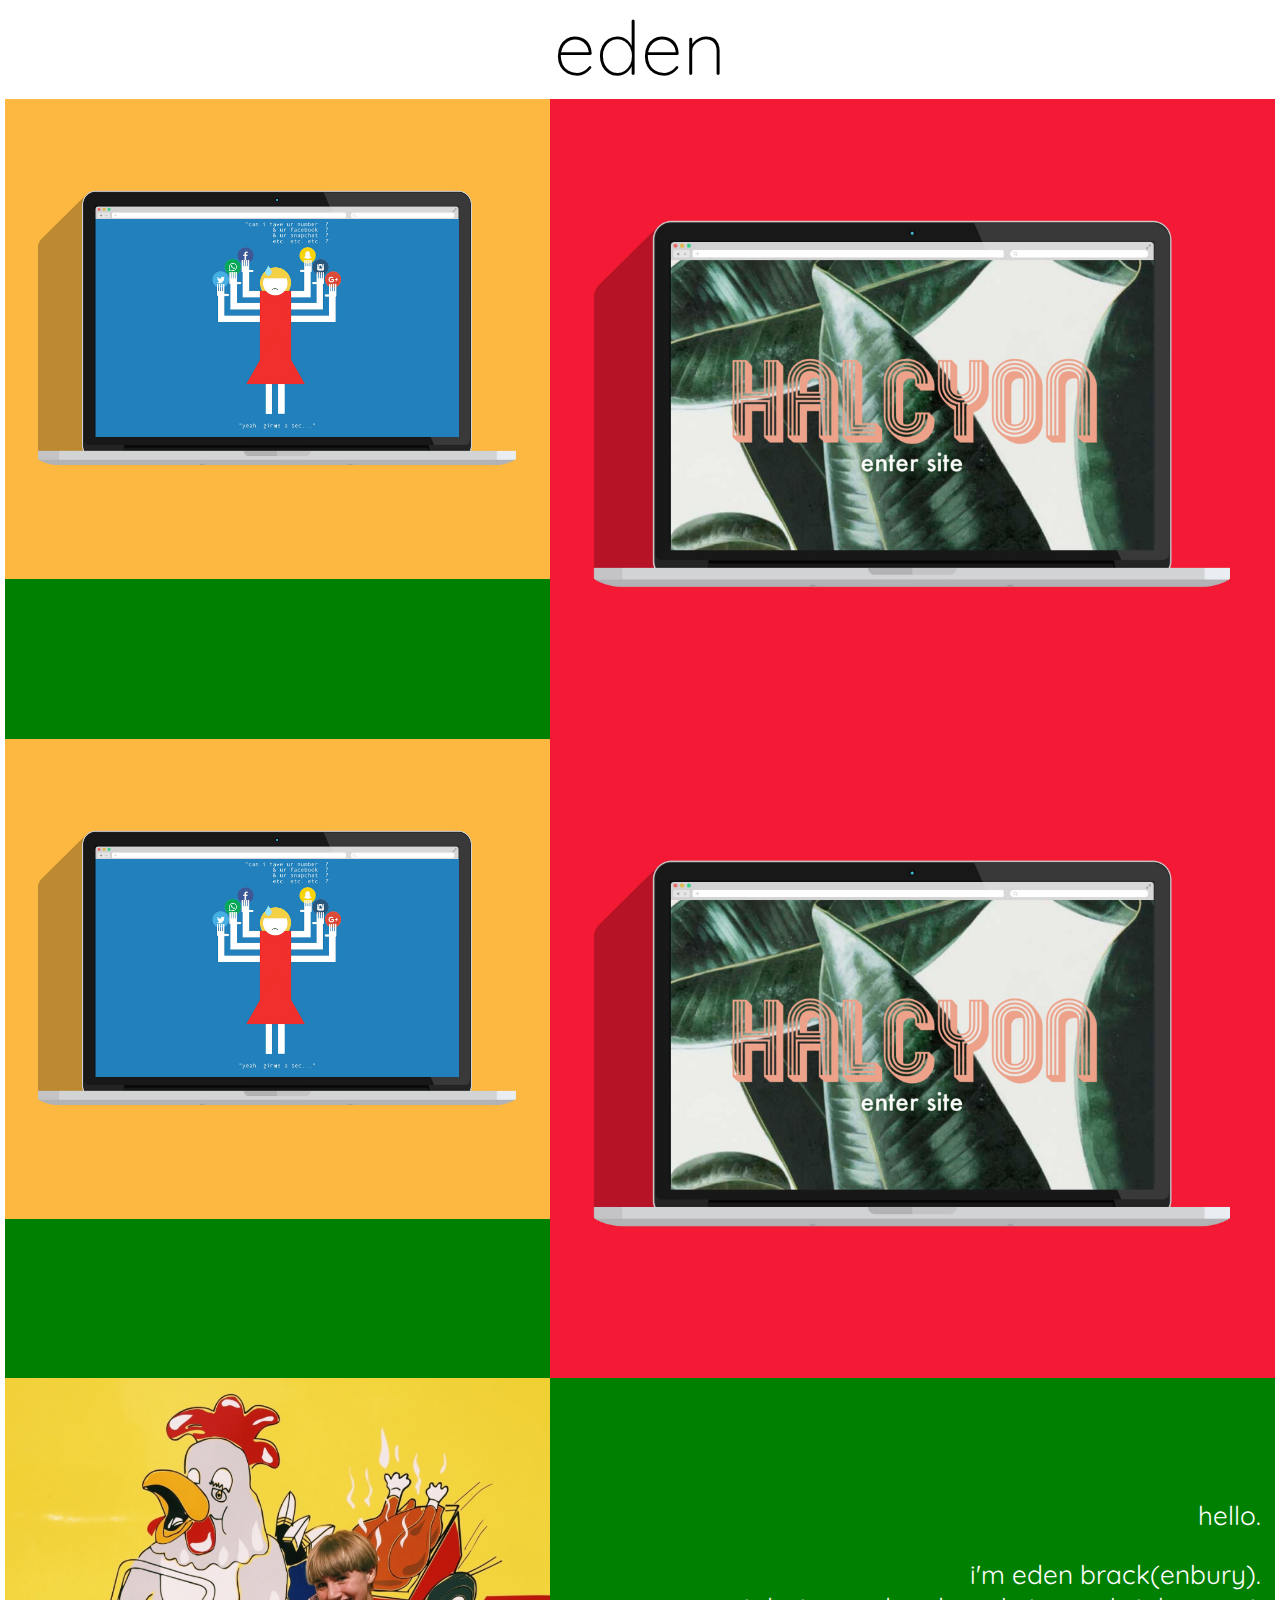
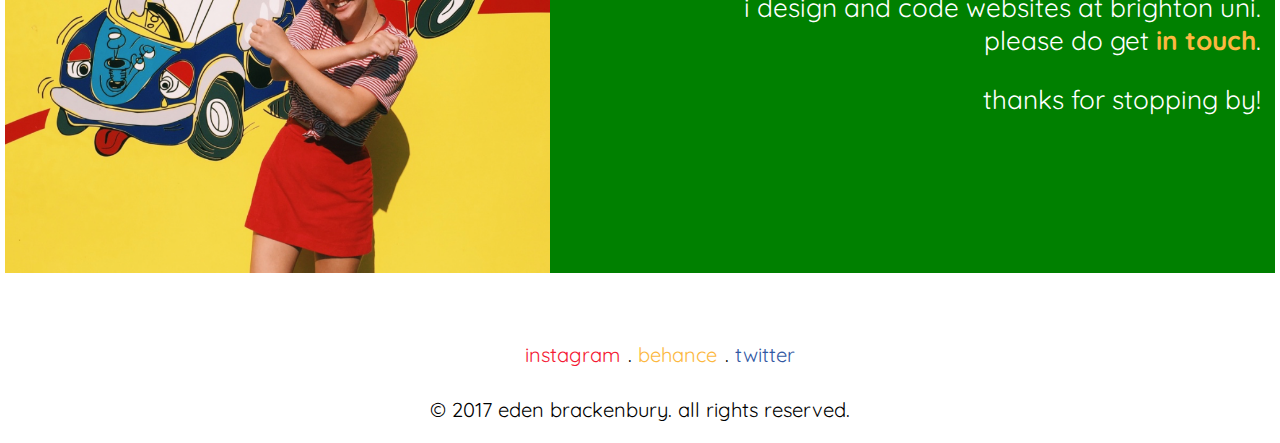
==== index.html @ c0dd5931 "deleted right class" ====
<!DOCTYPE html>
<html lang="en">
<head>

      <!-- Basic Page Needs
      –––––––––––––––––––––––––––––––––––––––––––––––––– -->
      <meta charset="utf-8">
      <title>eden brackenbury</title>
      <meta name="description" content="Eden's portfolio">
      <meta name="author" content="eden brackenbury">

      <!-- Mobile Specific Metas
      –––––––––––––––––––––––––––––––––––––––––––––––––– -->
      <meta name="viewport" content="width=device-width, initial-scale=1">
       <!-- FONT
      –––––––––––––––––––––––––––––––––––––––––––––––––– -->

      <!-- CSS
      –––––––––––––––––––––––––––––––––––––––––––––––––– -->
      <link rel="favicon" href="favicon.ico">
      <link rel="stylesheet" href="css/normalize.css">
      <link rel="stylesheet" href="css/animate.css">
      <link rel="stylesheet" href="css/style.css">
      <link href='https://fonts.googleapis.com/css?family=Quicksand:700,400' rel='stylesheet' type='text/css'>

</head>
<body>


<!-- <header class="main_nav header">
  <div class="container">
    <div>
      <img src="images/logo.png" alt="logo" class="two columns offset-by-five animated tada logo" id="logo">
        <h1 class="title">eden </h1>
        <h1 id="name" class="title"><img src="images/logo.png" alt="logo" class="logo animated tada">     </h1>
        <h1 class="title">brack</h1>
    </div>
  </div> -->

<header>
  <div>
    <h1 class="title">eden</h1>
  </div>


  <nav class="menu">
    <ul id="nav">
        <li>web design . </li>
        <li>branding . </li>
        <li>ux design</li>
    </ul>
  </nav>
</header>

<div class="grid">  
                <div class="portfolio">
                    <a href="hicacti.html"><figure><img src="images/sociall.jpg" alt="HiCacti: shopify website"></figure></a>
                </div>
                <div class="portfolio" id="inmodetext">
                    <a href="halcyon.html"><figure><img src="images/halcyon.jpg" alt="Halcyon: tropical band website mockup"></figure></a>
                </div>
                <div class="portfolio">
                     <a href="sociall.html"><figure><img src="images/sociall.jpg" alt="Sociall: promotional app website mockup"></figure></a>
                </div>
                <div class="portfolio" id="socialltext">
                    <a href="cv.html"><figure><img src="images/halcyon.jpg" alt="Screen recording of Interactive CV"></figure></a>
                </div> 
                <div class="portfolio">
                    <img src="images/veggiegirl.png" alt="In discussion with a colleague.">
                </div>
                <div class="portfolio email lefttext">
                    <p>hello.</p>
                    <p>i'm eden brack(enbury).<br> i design and code websites at brighton uni.<br>please do get <a href="mailto:edenbrack@gmail.com"><b>in touch</b></a>.</p>
                    <p>thanks for stopping by!</p>
                </div>  
</div><!--Container-->
    <footer>
        <div class="container social">
            <div class="row">
                <ul id="sociallinks">
                    <li><a href="https://www.instagram.com/edenbrack/" id="insta">instagram</a></li> 
                    <li> . </li>
                    <li><a href="https://www.behance.net/edenbrack" id="behance">behance</a></li>
                    <li> . </li>
                    <li><a href="https://twitter.com/edenbrack" id="twitter">twitter</a></li>
                </ul>
            </div>
            <div class="row">
                <p id="rights">&copy; 2017 eden brackenbury. all rights reserved.</p>
            </div>
        </div>
    </footer><!--Social Media Links-->

  <!-- End Document
  –––––––––––––––––––––––––––––––––––––––––––––––––– -->
</body>
</html>
---- css/style.css ----
/* Table of contents
––––––––––––––––––––––––––––––––––––––––––––––––––
- General Content
- Typography
- Header & Navigation
- Images & Media
- Footer
- Media Queries
*/

/* Color Palette
––––––––––––––––––––––––––––––––––––––––––––––––––
.green{color: #059D51;}
.red{color: #F41934;}
.blue{color: #3158A3;}
.yellow{color: #FCB841;}
*/

/* General Content
_________________________________________________*/
.main{padding-top:0;}
.row{
	padding:0;
	width:100%;
}

.main_nav{width: 100%;}

.lefttext{text-align: right}

.header{background-color: #FFF;}
#nav{color: black;}
.inmode{background-color: #3158A3;}
/*#inmodetext{padding-top: 6%}*/
.sociall{background-color: #FCB841;}
/*#socialltext{padding: 7% 0 3% 0;}*/
.halcyon{background-color: #F41934;}
/*#halcyontext{padding-top: 4%;}*/
.flash{background-color: #059D51;}
/*#cvtext{padding-top: 5%;}*/
.redback{background-color: #F41934;}
#sociallinks ul{text-align: center;}
#sociallinks li{display: inline;}

/* Typography
_________________________________________________*/
body{
	font-family: 'Quicksand', "Century Gothic", CenturyGothic, sans-serif;
	color: #FFF;
	font-size: 1.8em;
	font-weight: 400;
	background-color: #FFF;
	text-transform: lowercase;
}

.black {
	color: black;
}

h1{
	font-family: 'Quicksand', "Century Gothic", CenturyGothic, "Apple Gothic", AppleGothic, "URW Gothic L", "Avant Garde", sans-serif;
	font-size: 2.6em;
	font-weight: 100;
}

h2 {
	font-family: 'Quicksand', "Century Gothic", CenturyGothic, "Apple Gothic", AppleGothic, "URW Gothic L", "Avant Garde", sans-serif;
	font-size: 1.5em;
	margin: 0;
	padding-bottom: 0.5em;
}

p, h4, li {
	font-size: 0.7em;
}

h3 {
	margin: 0;
}

.margins {
	margin: 0 10%;
}

.indent {
	margin-left: 5%;
}

.heading{
	font-weight: bold;
}

li{color: #000;}

.home{
    font-size: 2em;
    text-align: right;
    display: block;
}

.paragraph{padding:0 8em 0 3em;}

.widepar{padding:0 10em 0 10em;}

.email{
	font-size: 1.3em;
	padding: 13% 2% 9% 0%;
}

#rights{
	color: #000;
}

/* Header & Navigation
_________________________________________________*/
header {
	display: block;
	text-align: center;
}

.logo{
	max-height: 150px;
    padding-top: 20px;
	clear: left;
	width: auto;
	float: none;
}

.title {
	display: inline;
	vertical-align: top;
	color: black;
	top: 30px;
}

ul{
	text-decoration: none;
}

li{display: inline;}

.padtop{
	top: 50px;
	font-size: 2em;
	padding: 55px 2.7%;
	positon: relative;
}

a{
	text-decoration: none;
	color: #FCB841;
}

a:hover {
   color: #3158A3}

/* Grid */
.grid {
	display: grid;
	grid-template-columns: auto auto;
	padding: 5px;
}

.portfolio {
	background-color: green;
}

/* Images & Media
_________________________________________________*/
img{
	width: 100%;
	float: left;
	box-sizing: border-box;
}

.container {
  position: relative;
}


.full{
	padding: 3em 0 3em 10em;
	float: left;
}
/* Zoom */
.hover figure img {
	-webkit-transform: scale(1);
	transform: scale(1);
	-webkit-transition: .3s ease-in-out;
	transition: .3s ease-in-out;
}
.hover figure:hover img {
	-webkit-transform: scale(1.1);
	transform: scale(1.1);
}

figure {
	margin: 0;
	overflow: hidden;
}
figure:hover+span {
	bottom: -36px;
	opacity: 1;
}

/* Video */

video {  
   width:100%; 
   max-width:1000px; 
   height:auto; 
}

.center {
    margin-left: auto;
    margin-right: auto;
    display: block;
    padding-top: 2em;
    padding-bottom: 2em;
}
/* Footer
_________________________________________________*/
.social{
	text-align: center;
	padding-top: 2%;
}

.green{color: #059D51;}
.red{color: #F41934;}
.blue{color: #3158A3;}
.yellow{color: #FCB841;}

#insta{color: #F41934;}
#behance{color: #FCB841;}
#twitter{color: #3158A3;}
/* Media Queries
_________________________________________________*/
@media (min-width: 1025px) {
  .container {width: 100%; }
  nav{display: none;}
}

@media (max-width: 1192px){
	.three.columns, .four.columns, .six.columns, .eight.columns, .nine.columns {width: 100%;}
}

@media (max-width: 1025px){
	 .lefttext{text-align: center;}
    .full{
  	padding: 0;
  	width: 100%;
  }
  .paragraph{padding: 0 1.5em 0 1.5em;}
  .widepar{padding: 0 1.5em 0 1.5em;}
}

@media (max-width: 550px){
	#logo{
		max-height: 100px;}
    #name{display: none;}
    nav{display: none;}
    .title{display: none;}
    body {font-size: 1.5em;}
}

@media (min-width: 551px){
    h1{max-width: 75vh;}
}

@media (max-width: 414px){
	#logo{ 
		max-height: 300px;
    	margin-top: 48%;
    	margin-bottom: 40%;
}
@media (max-width: 375px){
	#logo{ 
		max-height: 300px;
    	margin-top: 48%;
    	margin-bottom: 33%;
}
@media (max-width: 320px){
	#logo{ 
		max-height: 250px;
    	margin-top: 46%;
    	margin-bottom: 33%;
}
}
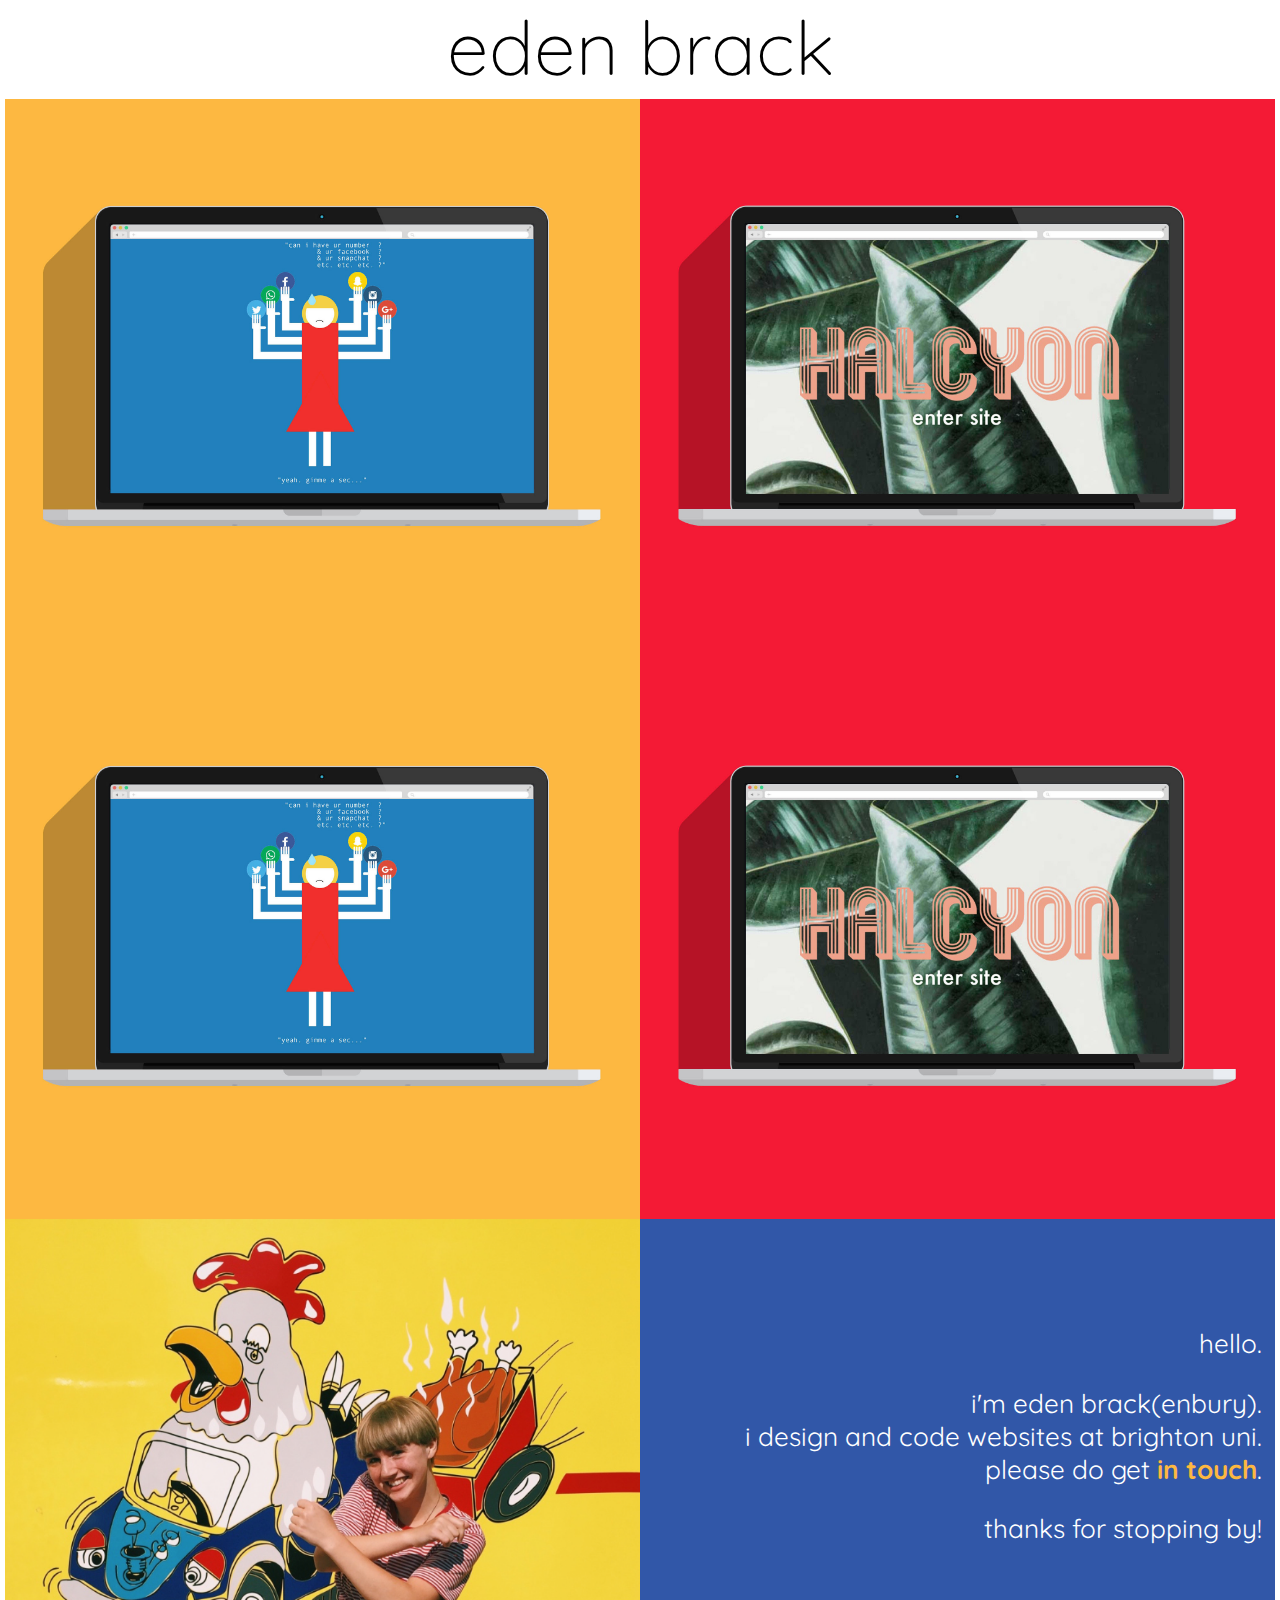
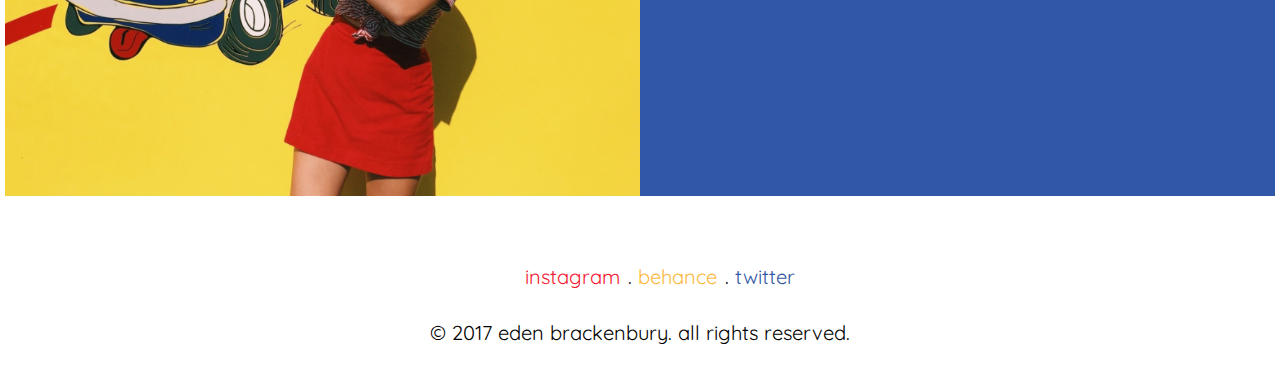
==== commit 55c9b926: "eden brack" ====
--- a/index.html
+++ b/index.html
@@ -39,7 +39,7 @@
 
 <header>
   <div>
-    <h1 class="title">eden</h1>
+    <h1 class="title">eden brack</h1>
   </div>
 
 
--- a/css/style.css
+++ b/css/style.css
@@ -120,7 +120,7 @@
 
 .logo{
 	max-height: 150px;
-    padding-top: 20px;
+    	padding-top: 20px;
 	clear: left;
 	width: auto;
 	float: none;
@@ -157,12 +157,12 @@
 /* Grid */
 .grid {
 	display: grid;
-	grid-template-columns: auto auto;
+	grid-template-columns: 1fr 1fr;
 	padding: 5px;
 }
 
 .portfolio {
-	background-color: green;
+	background-color: #3157a8;
 }
 
 /* Images & Media
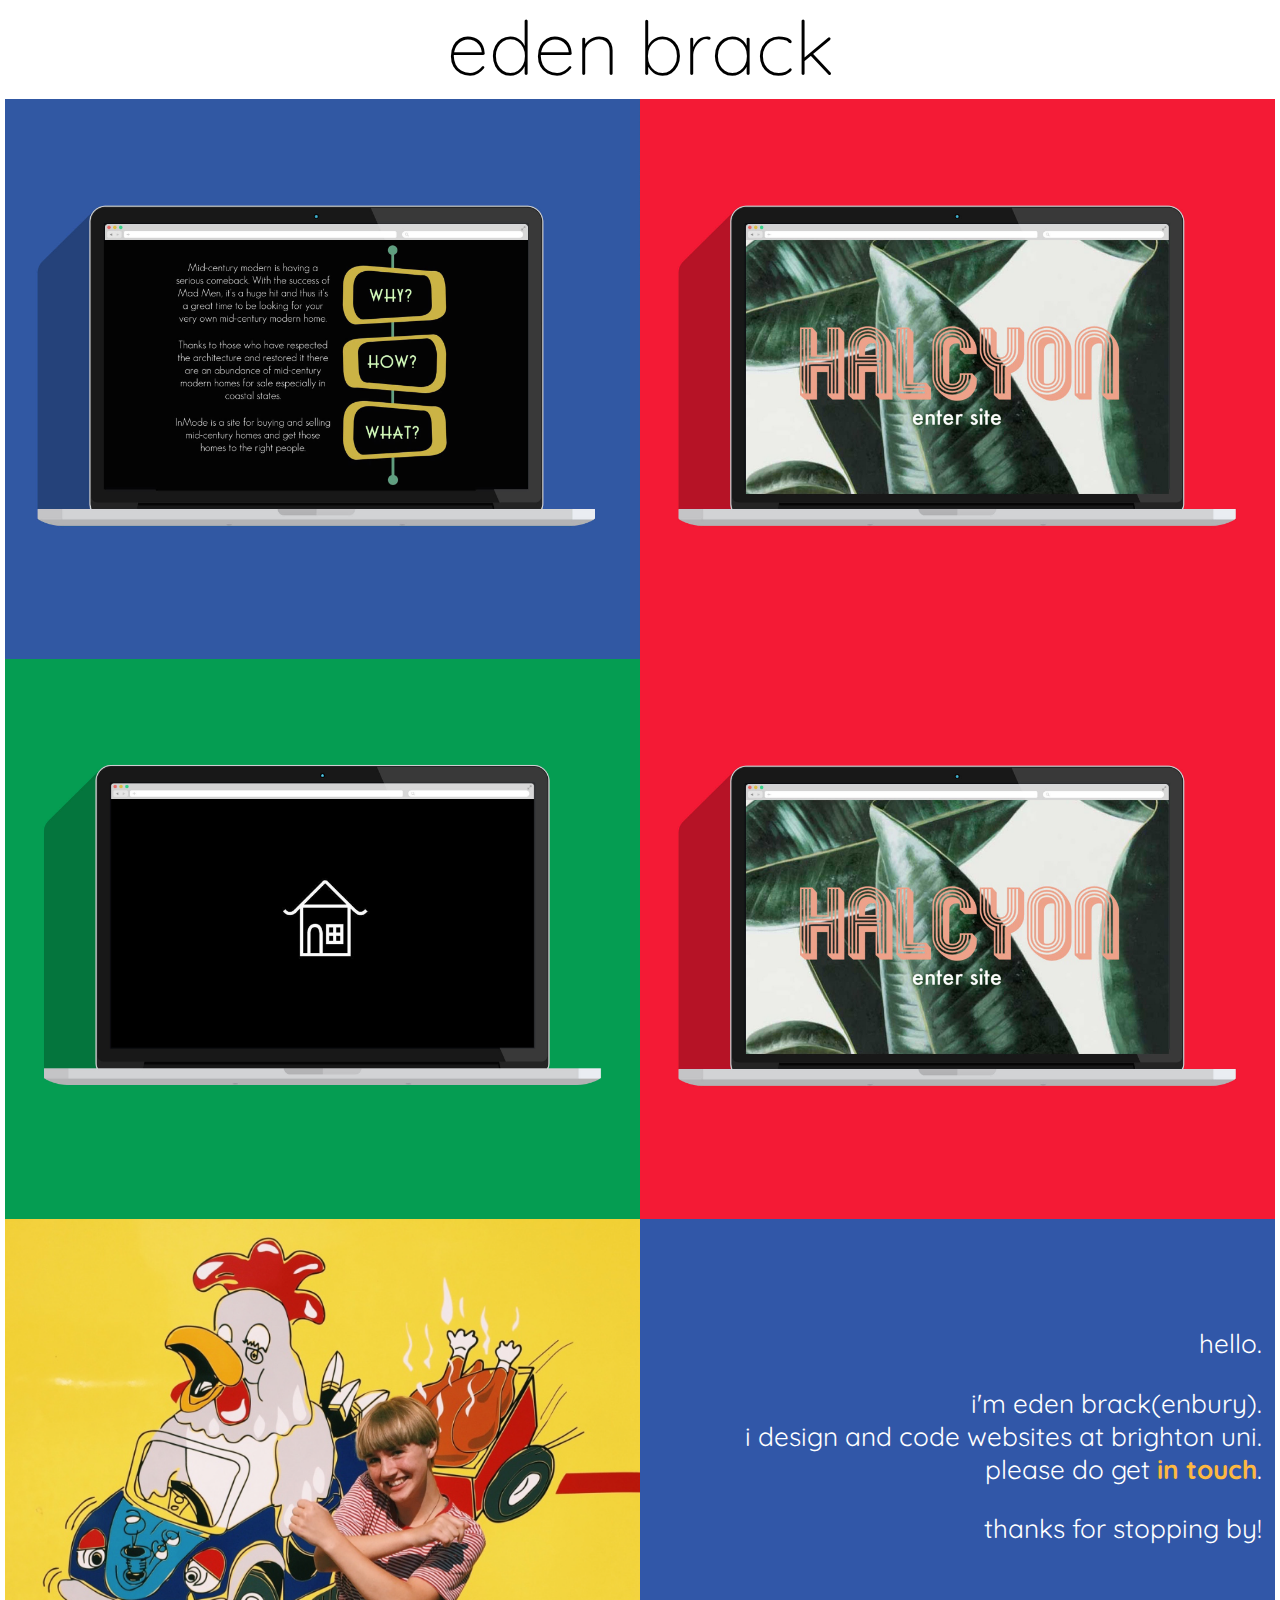
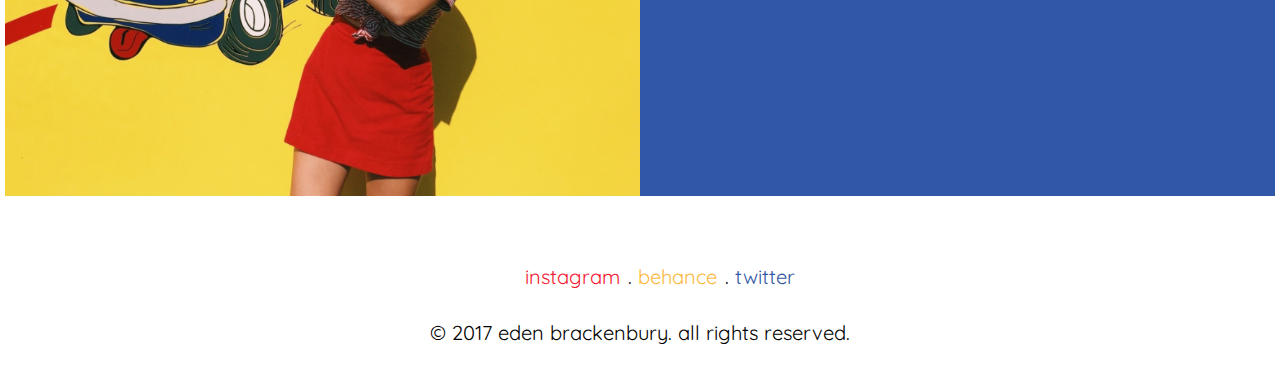
==== commit b9e90e59: "diff placeholders" ====
--- a/index.html
+++ b/index.html
@@ -54,13 +54,13 @@
 
 <div class="grid">  
                 <div class="portfolio">
-                    <a href="hicacti.html"><figure><img src="images/sociall.jpg" alt="HiCacti: shopify website"></figure></a>
+                    <a href="hicacti.html"><figure><img src="images/inmode.jpg" alt="HiCacti: shopify website"></figure></a>
                 </div>
                 <div class="portfolio" id="inmodetext">
                     <a href="halcyon.html"><figure><img src="images/halcyon.jpg" alt="Halcyon: tropical band website mockup"></figure></a>
                 </div>
                 <div class="portfolio">
-                     <a href="sociall.html"><figure><img src="images/sociall.jpg" alt="Sociall: promotional app website mockup"></figure></a>
+                     <a href="sociall.html"><figure><img src="images/cv.jpg" alt="Sociall: promotional app website mockup"></figure></a>
                 </div>
                 <div class="portfolio" id="socialltext">
                     <a href="cv.html"><figure><img src="images/halcyon.jpg" alt="Screen recording of Interactive CV"></figure></a>
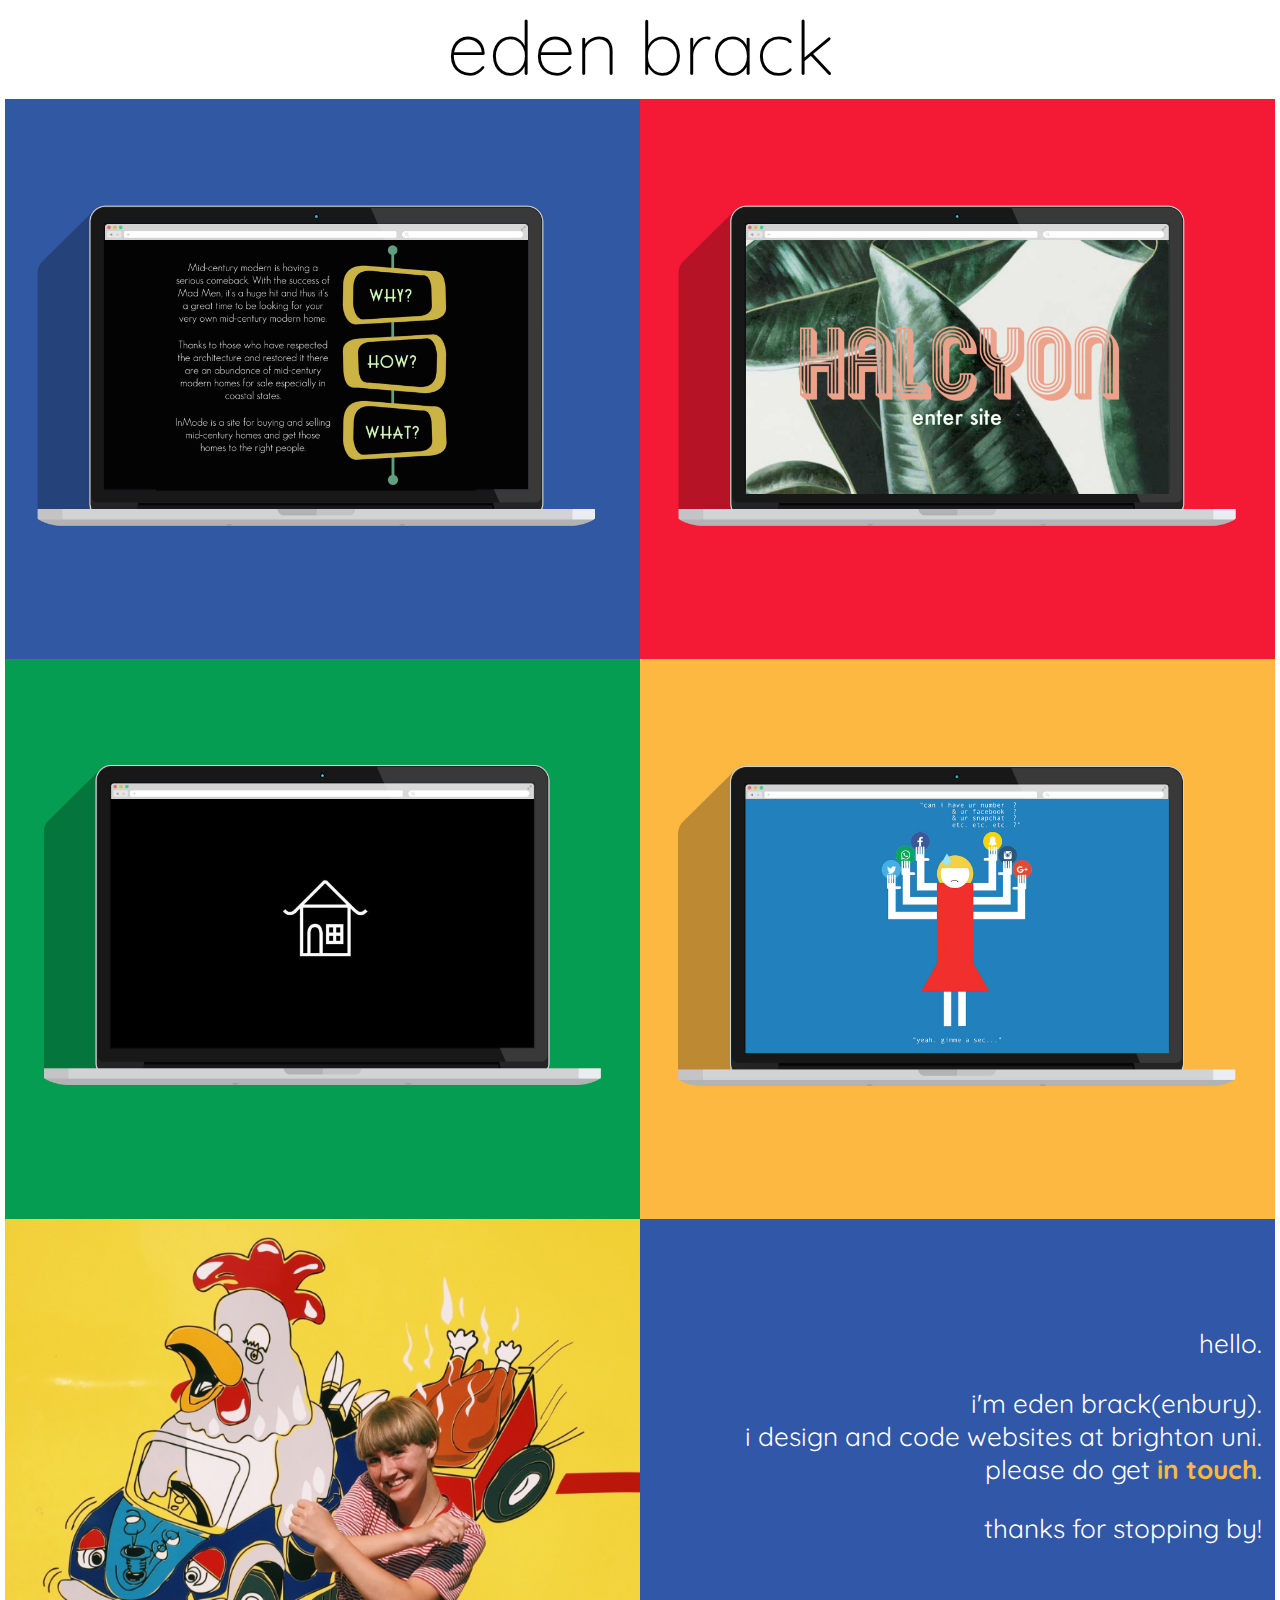
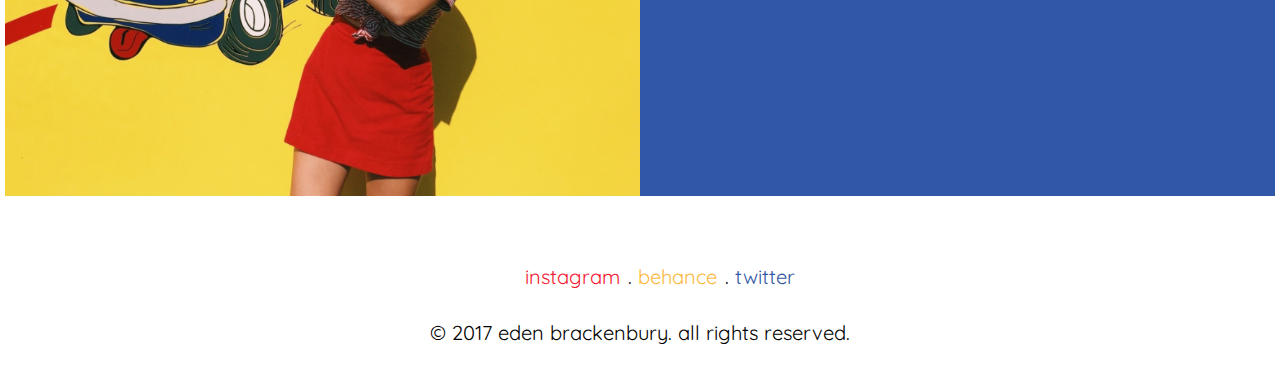
==== commit 2e203b85: "yellow placeholder" ====
--- a/index.html
+++ b/index.html
@@ -63,7 +63,7 @@
                      <a href="sociall.html"><figure><img src="images/cv.jpg" alt="Sociall: promotional app website mockup"></figure></a>
                 </div>
                 <div class="portfolio" id="socialltext">
-                    <a href="cv.html"><figure><img src="images/halcyon.jpg" alt="Screen recording of Interactive CV"></figure></a>
+                    <a href="cv.html"><figure><img src="images/sociall.jpg" alt="Screen recording of Interactive CV"></figure></a>
                 </div> 
                 <div class="portfolio">
                     <img src="images/veggiegirl.png" alt="In discussion with a colleague.">
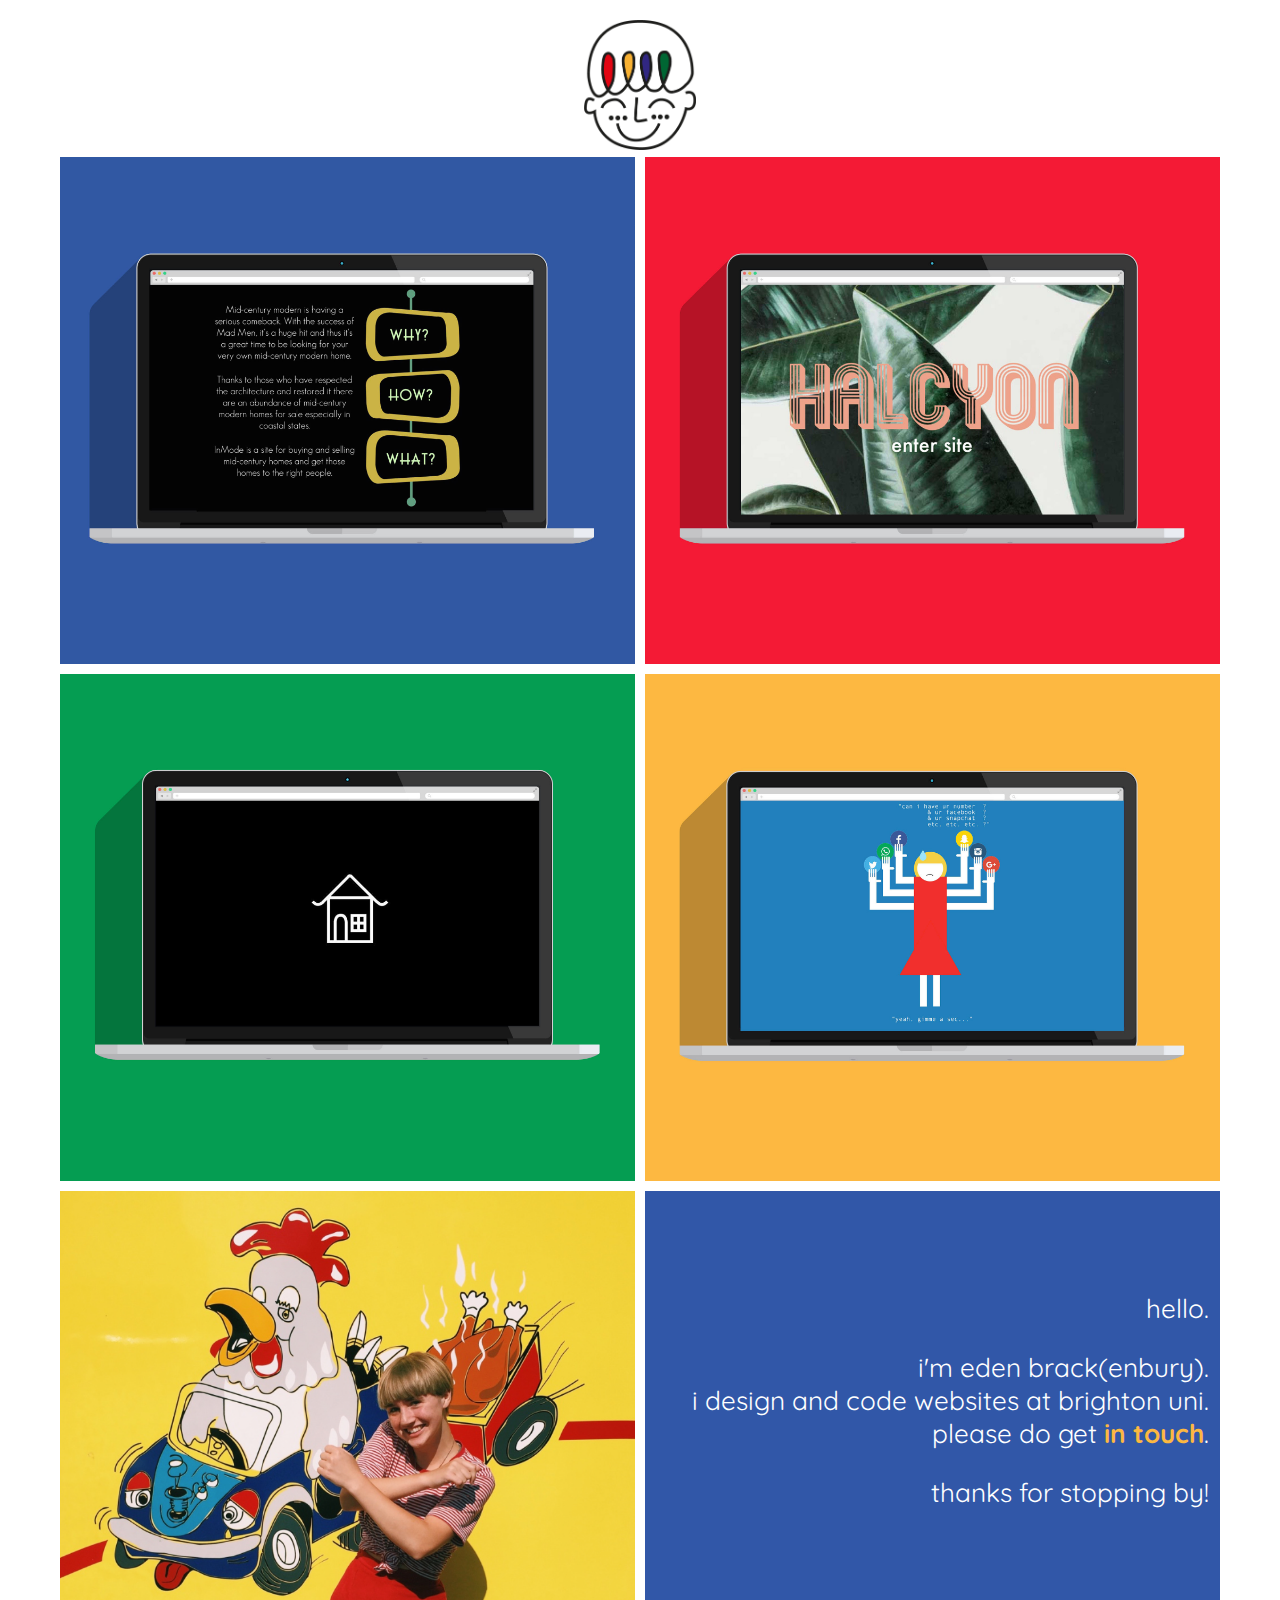
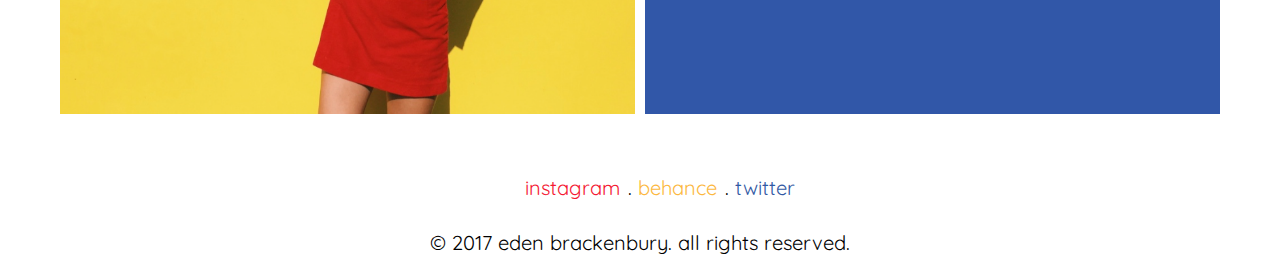
==== commit 39ab9a49: "logo" ====
--- a/index.html
+++ b/index.html
@@ -39,7 +39,8 @@
 
 <header>
   <div>
-    <h1 class="title">eden brack</h1>
+<!--     <h1 class="title">eden brack</h1> -->
+         <img src="images/logo.png" alt="logo" class="animated tada logo" id="logo">
   </div>
 
 
--- a/css/style.css
+++ b/css/style.css
@@ -51,6 +51,7 @@
 	font-weight: 400;
 	background-color: #FFF;
 	text-transform: lowercase;
+	margin: 0 60px;
 }
 
 .black {
@@ -158,7 +159,7 @@
 .grid {
 	display: grid;
 	grid-template-columns: 1fr 1fr;
-	padding: 5px;
+	grid-gap: 10px;
 }
 
 .portfolio {
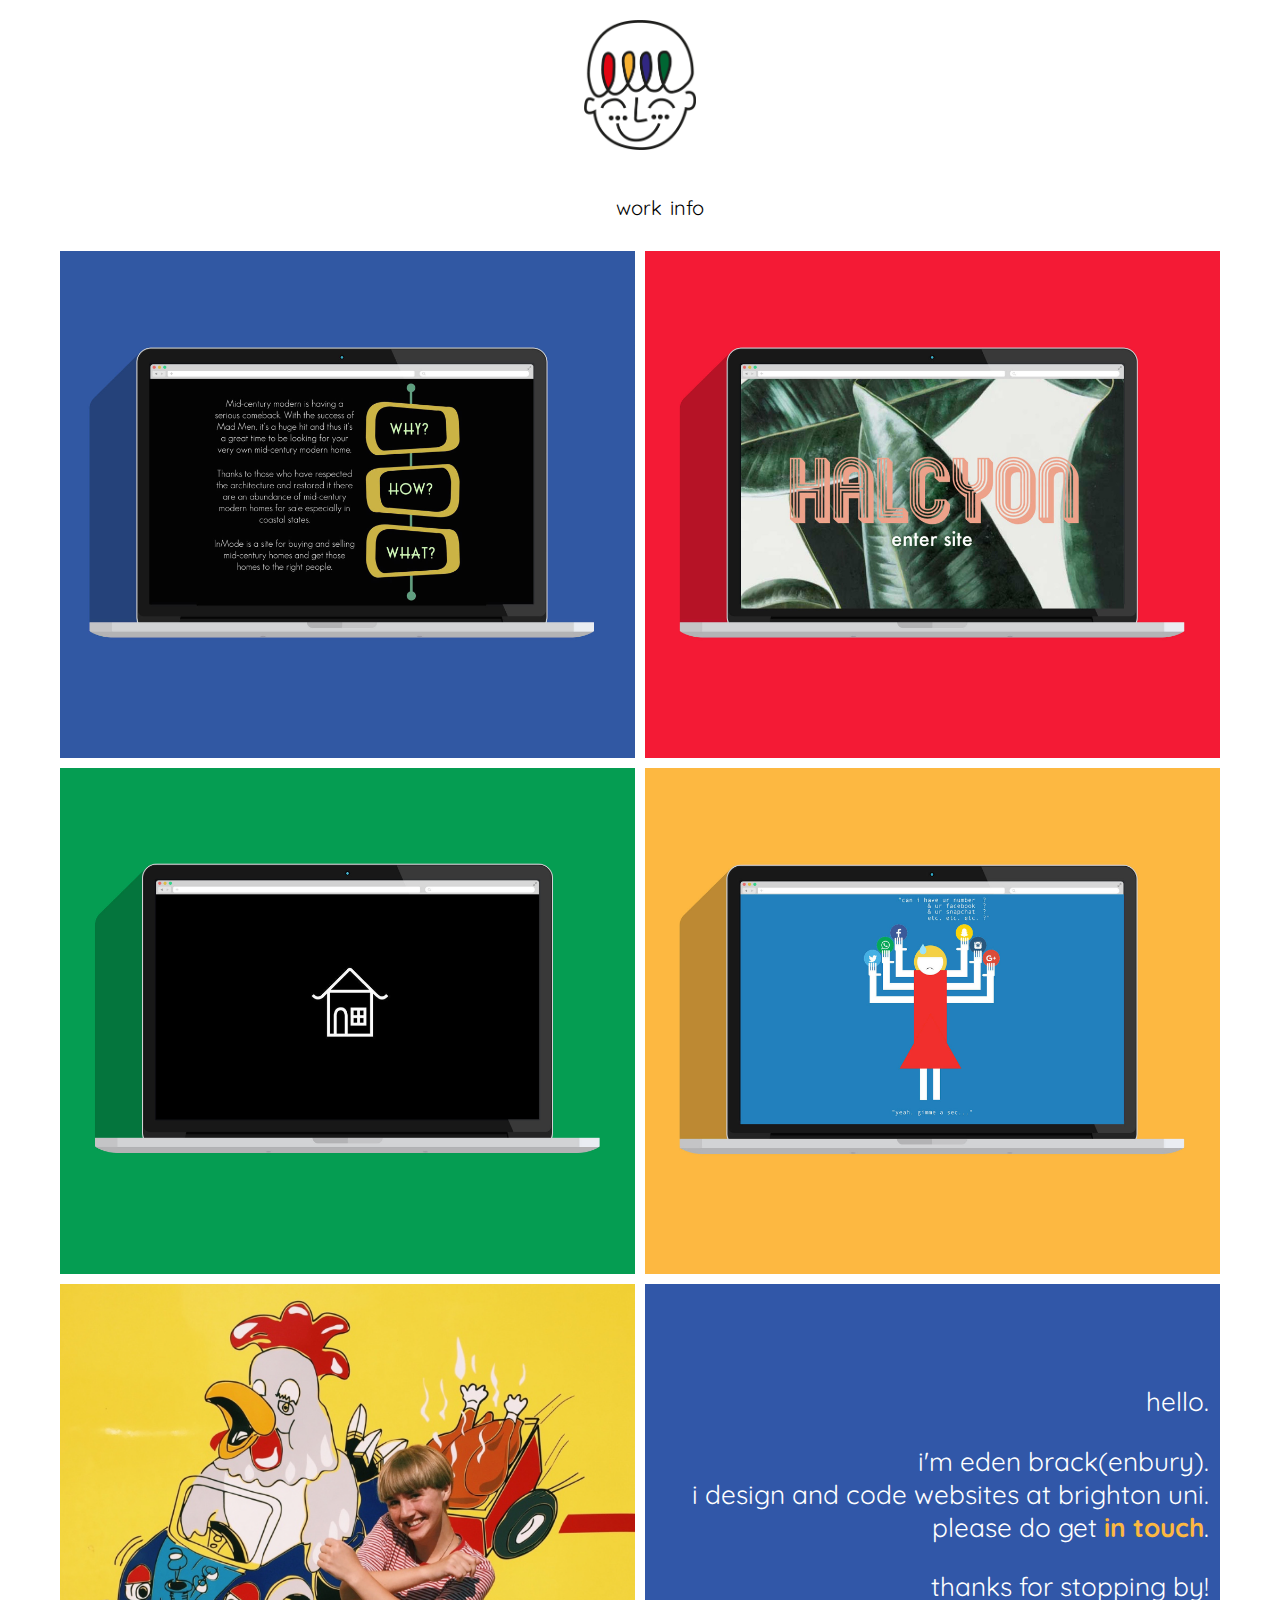
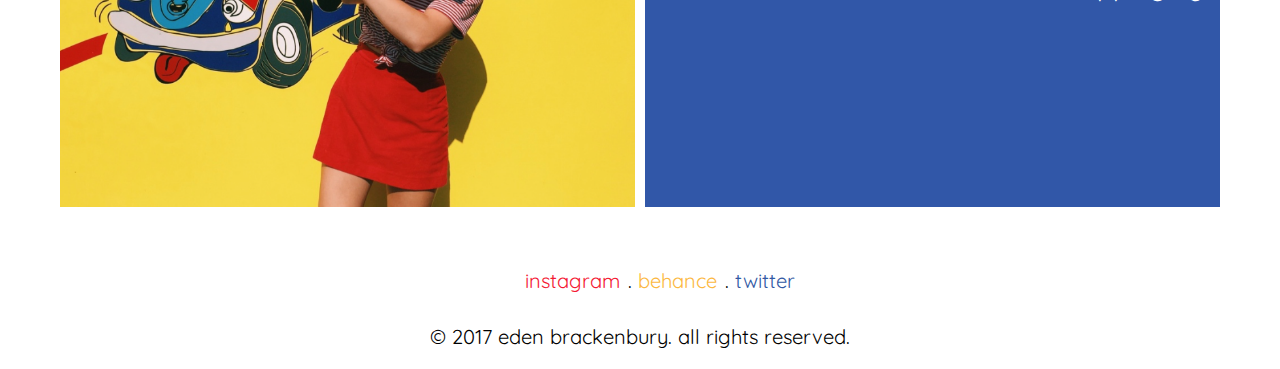
==== commit 56fd4d6e: "nav label change" ====
--- a/index.html
+++ b/index.html
@@ -43,12 +43,10 @@
          <img src="images/logo.png" alt="logo" class="animated tada logo" id="logo">
   </div>
 
-
   <nav class="menu">
     <ul id="nav">
-        <li>web design . </li>
-        <li>branding . </li>
-        <li>ux design</li>
+        <li>work</li>
+        <li>info</li>
     </ul>
   </nav>
 </header>
--- a/css/style.css
+++ b/css/style.css
@@ -238,7 +238,6 @@
 _________________________________________________*/
 @media (min-width: 1025px) {
   .container {width: 100%; }
-  nav{display: none;}
 }
 
 @media (max-width: 1192px){
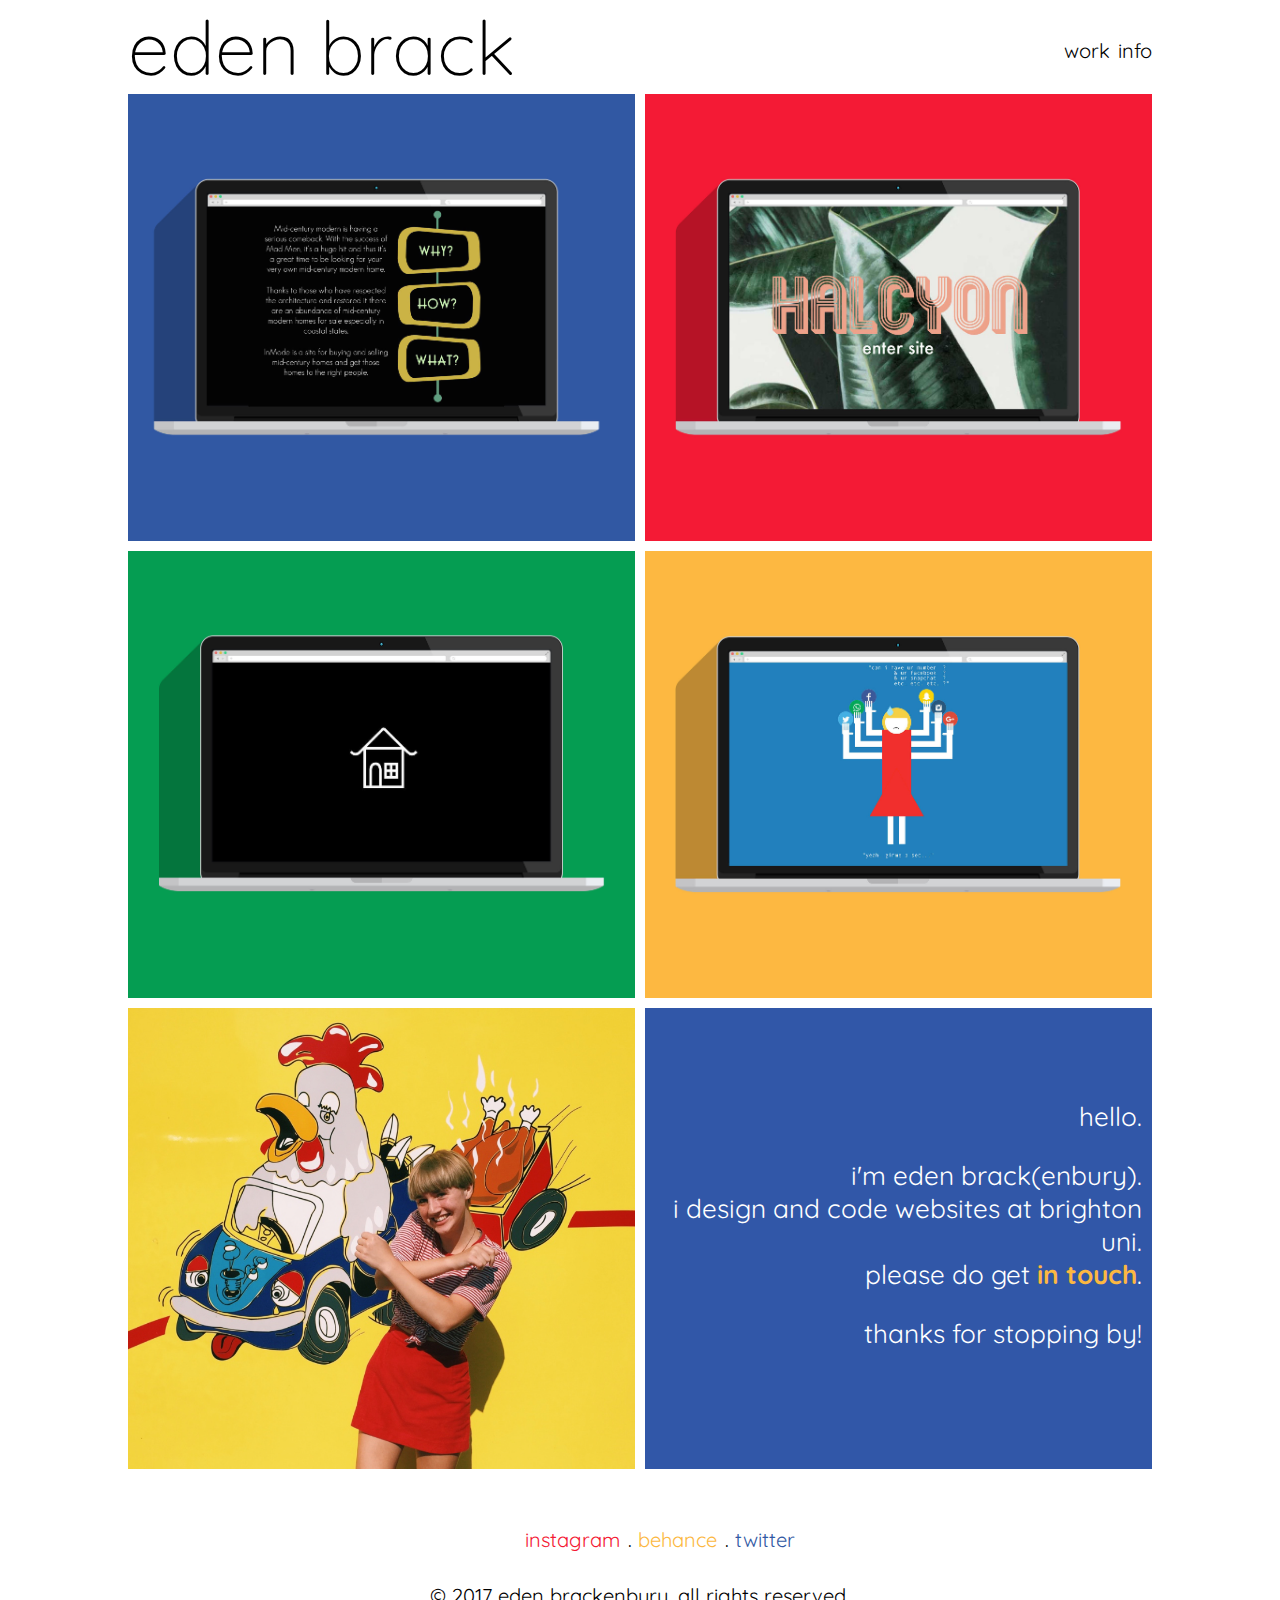
==== commit a0fef7ba: "edenbrack title no logo" ====
--- a/index.html
+++ b/index.html
@@ -38,12 +38,12 @@
   </div> -->
 
 <header>
-  <div>
-<!--     <h1 class="title">eden brack</h1> -->
-         <img src="images/logo.png" alt="logo" class="animated tada logo" id="logo">
+  <div class="inline">
+         <h1 class="title">eden brack</h1>
+<!--          <img src="images/logo.png" alt="logo" class="animated tada logo" id="logo"> -->
   </div>
 
-  <nav class="menu">
+  <nav class="menu inline">
     <ul id="nav">
         <li>work</li>
         <li>info</li>
--- a/css/style.css
+++ b/css/style.css
@@ -51,7 +51,7 @@
 	font-weight: 400;
 	background-color: #FFF;
 	text-transform: lowercase;
-	margin: 0 60px;
+	margin: 0 10%;
 }
 
 .black {
@@ -115,12 +115,18 @@
 /* Header & Navigation
 _________________________________________________*/
 header {
-	display: block;
-	text-align: center;
-}
-
+	display: flex;
+}
+
+.inline {
+	flex:auto;
+}
+
+.menu {
+	text-align: right;
+}
 .logo{
-	max-height: 150px;
+	max-height: 100px;
     	padding-top: 20px;
 	clear: left;
 	width: auto;
